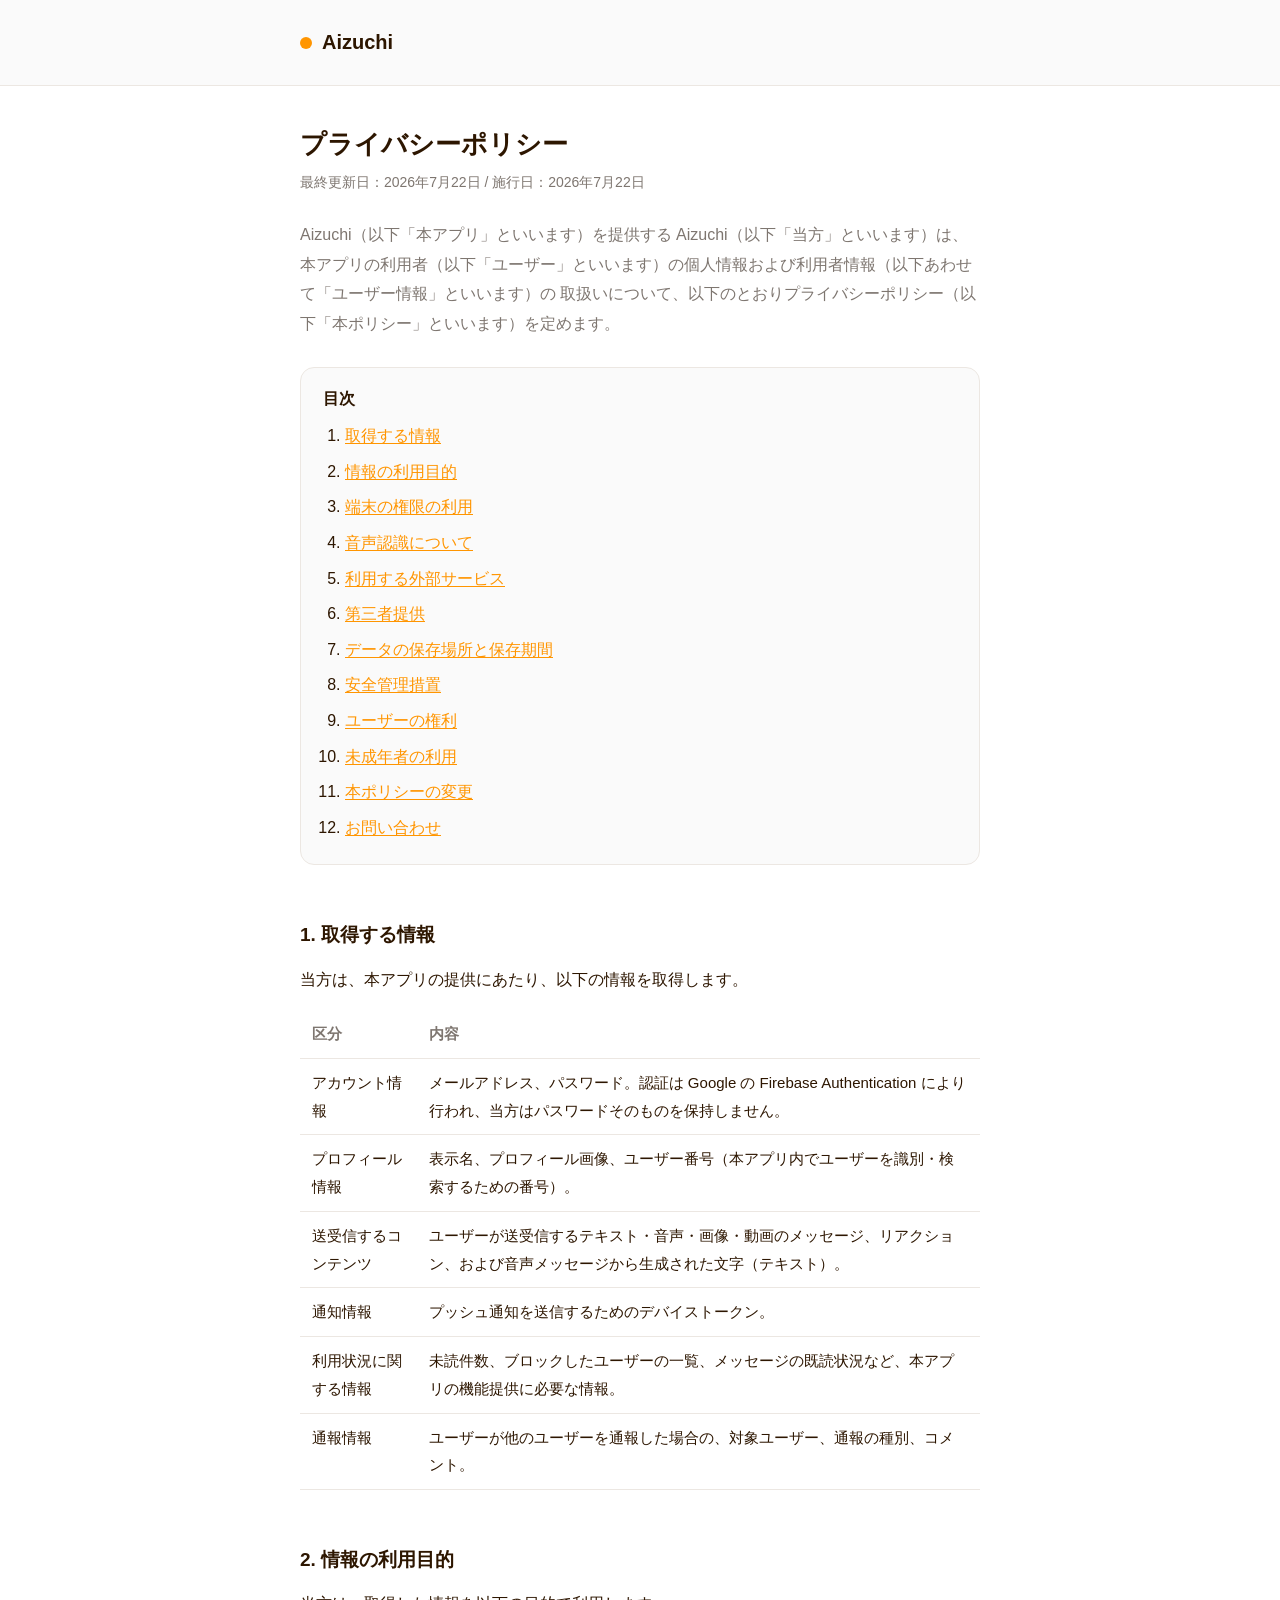
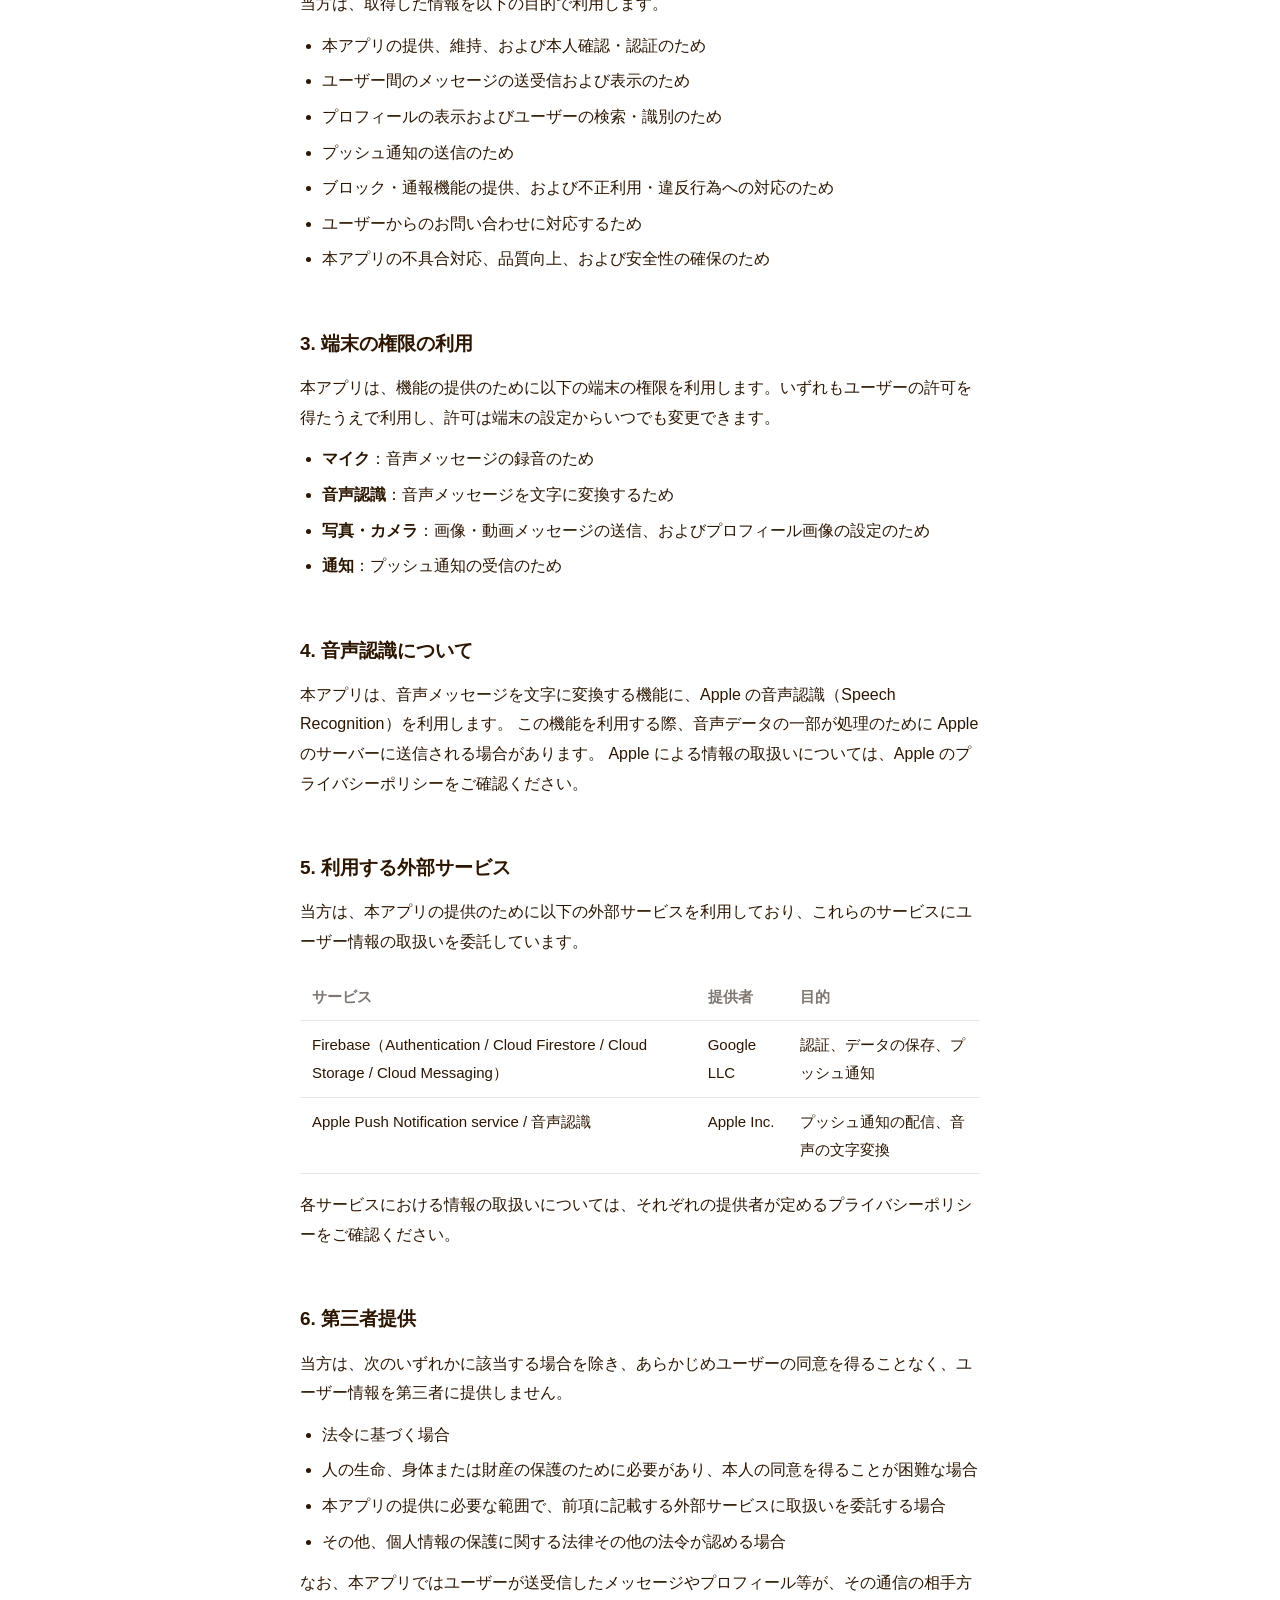
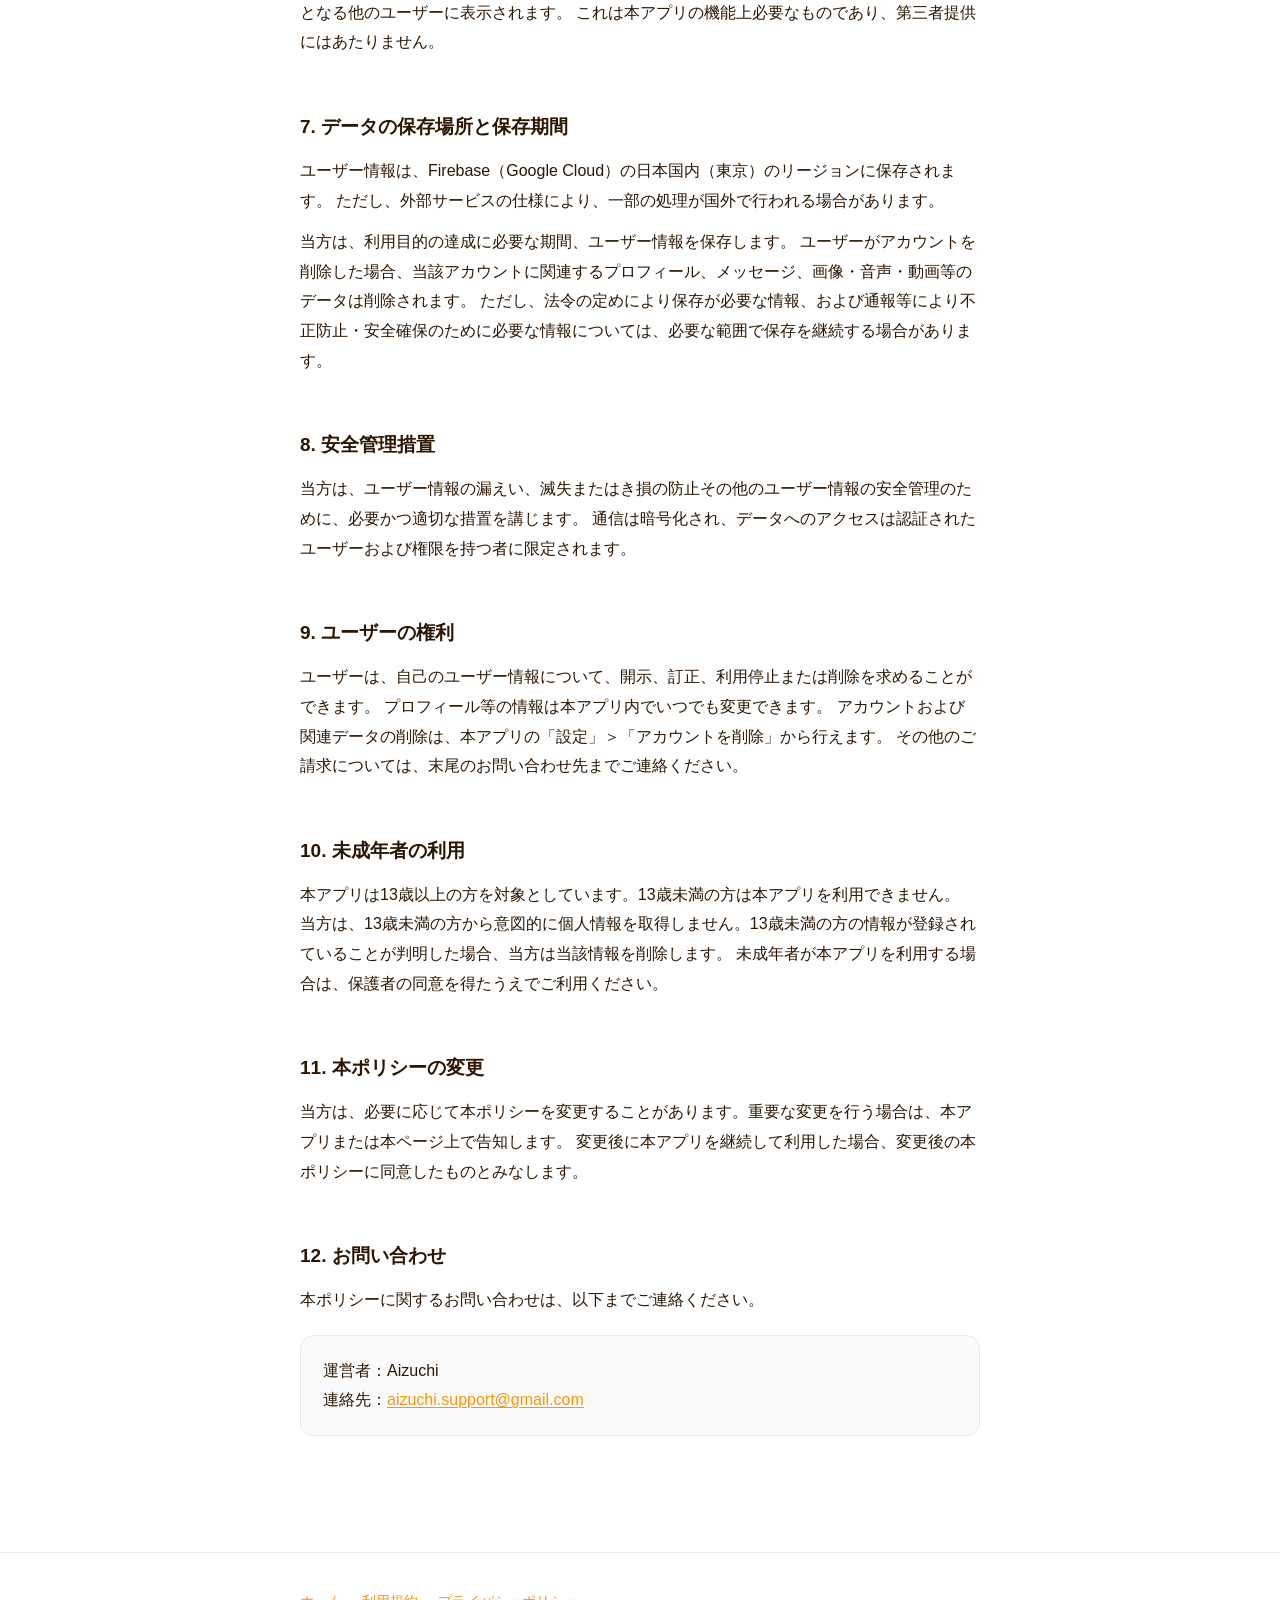
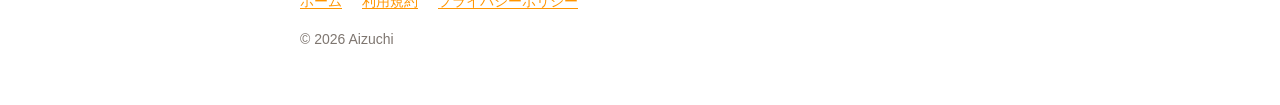
==== privacy-policy.html @ bc825916 "Add privacy policy and terms of service" ====
<!DOCTYPE html>
<html lang="ja">
<head>
<meta charset="UTF-8">
<meta name="viewport" content="width=device-width, initial-scale=1">
<meta name="robots" content="index, follow">
<title>プライバシーポリシー | Aizuchi</title>
<link rel="stylesheet" href="style.css">
</head>
<body>
<header class="site">
  <div class="wrap">
    <a class="brand" href="index.html"><span class="dot"></span>Aizuchi</a>
  </div>
</header>

<main class="wrap">
  <h1>プライバシーポリシー</h1>
  <p class="updated">最終更新日：2026年7月22日 / 施行日：2026年7月22日</p>

  <p class="lead">
    Aizuchi（以下「本アプリ」といいます）を提供する Aizuchi（以下「当方」といいます）は、
    本アプリの利用者（以下「ユーザー」といいます）の個人情報および利用者情報（以下あわせて「ユーザー情報」といいます）の
    取扱いについて、以下のとおりプライバシーポリシー（以下「本ポリシー」といいます）を定めます。
  </p>

  <div class="toc">
    <strong>目次</strong>
    <ol>
      <li><a href="#s1">取得する情報</a></li>
      <li><a href="#s2">情報の利用目的</a></li>
      <li><a href="#s3">端末の権限の利用</a></li>
      <li><a href="#s4">音声認識について</a></li>
      <li><a href="#s5">利用する外部サービス</a></li>
      <li><a href="#s6">第三者提供</a></li>
      <li><a href="#s7">データの保存場所と保存期間</a></li>
      <li><a href="#s8">安全管理措置</a></li>
      <li><a href="#s9">ユーザーの権利</a></li>
      <li><a href="#s10">未成年者の利用</a></li>
      <li><a href="#s11">本ポリシーの変更</a></li>
      <li><a href="#s12">お問い合わせ</a></li>
    </ol>
  </div>

  <h2 id="s1">1. 取得する情報</h2>
  <p>当方は、本アプリの提供にあたり、以下の情報を取得します。</p>
  <table>
    <tr><th>区分</th><th>内容</th></tr>
    <tr>
      <td>アカウント情報</td>
      <td>メールアドレス、パスワード。認証は Google の Firebase Authentication により行われ、当方はパスワードそのものを保持しません。</td>
    </tr>
    <tr>
      <td>プロフィール情報</td>
      <td>表示名、プロフィール画像、ユーザー番号（本アプリ内でユーザーを識別・検索するための番号）。</td>
    </tr>
    <tr>
      <td>送受信するコンテンツ</td>
      <td>ユーザーが送受信するテキスト・音声・画像・動画のメッセージ、リアクション、および音声メッセージから生成された文字（テキスト）。</td>
    </tr>
    <tr>
      <td>通知情報</td>
      <td>プッシュ通知を送信するためのデバイストークン。</td>
    </tr>
    <tr>
      <td>利用状況に関する情報</td>
      <td>未読件数、ブロックしたユーザーの一覧、メッセージの既読状況など、本アプリの機能提供に必要な情報。</td>
    </tr>
    <tr>
      <td>通報情報</td>
      <td>ユーザーが他のユーザーを通報した場合の、対象ユーザー、通報の種別、コメント。</td>
    </tr>
  </table>

  <h2 id="s2">2. 情報の利用目的</h2>
  <p>当方は、取得した情報を以下の目的で利用します。</p>
  <ul>
    <li>本アプリの提供、維持、および本人確認・認証のため</li>
    <li>ユーザー間のメッセージの送受信および表示のため</li>
    <li>プロフィールの表示およびユーザーの検索・識別のため</li>
    <li>プッシュ通知の送信のため</li>
    <li>ブロック・通報機能の提供、および不正利用・違反行為への対応のため</li>
    <li>ユーザーからのお問い合わせに対応するため</li>
    <li>本アプリの不具合対応、品質向上、および安全性の確保のため</li>
  </ul>

  <h2 id="s3">3. 端末の権限の利用</h2>
  <p>本アプリは、機能の提供のために以下の端末の権限を利用します。いずれもユーザーの許可を得たうえで利用し、許可は端末の設定からいつでも変更できます。</p>
  <ul>
    <li><strong>マイク</strong>：音声メッセージの録音のため</li>
    <li><strong>音声認識</strong>：音声メッセージを文字に変換するため</li>
    <li><strong>写真・カメラ</strong>：画像・動画メッセージの送信、およびプロフィール画像の設定のため</li>
    <li><strong>通知</strong>：プッシュ通知の受信のため</li>
  </ul>

  <h2 id="s4">4. 音声認識について</h2>
  <p>
    本アプリは、音声メッセージを文字に変換する機能に、Apple の音声認識（Speech Recognition）を利用します。
    この機能を利用する際、音声データの一部が処理のために Apple のサーバーに送信される場合があります。
    Apple による情報の取扱いについては、Apple のプライバシーポリシーをご確認ください。
  </p>

  <h2 id="s5">5. 利用する外部サービス</h2>
  <p>当方は、本アプリの提供のために以下の外部サービスを利用しており、これらのサービスにユーザー情報の取扱いを委託しています。</p>
  <table>
    <tr><th>サービス</th><th>提供者</th><th>目的</th></tr>
    <tr><td>Firebase（Authentication / Cloud Firestore / Cloud Storage / Cloud Messaging）</td><td>Google LLC</td><td>認証、データの保存、プッシュ通知</td></tr>
    <tr><td>Apple Push Notification service / 音声認識</td><td>Apple Inc.</td><td>プッシュ通知の配信、音声の文字変換</td></tr>
  </table>
  <p>各サービスにおける情報の取扱いについては、それぞれの提供者が定めるプライバシーポリシーをご確認ください。</p>

  <h2 id="s6">6. 第三者提供</h2>
  <p>
    当方は、次のいずれかに該当する場合を除き、あらかじめユーザーの同意を得ることなく、ユーザー情報を第三者に提供しません。
  </p>
  <ul>
    <li>法令に基づく場合</li>
    <li>人の生命、身体または財産の保護のために必要があり、本人の同意を得ることが困難な場合</li>
    <li>本アプリの提供に必要な範囲で、前項に記載する外部サービスに取扱いを委託する場合</li>
    <li>その他、個人情報の保護に関する法律その他の法令が認める場合</li>
  </ul>
  <p>
    なお、本アプリではユーザーが送受信したメッセージやプロフィール等が、その通信の相手方となる他のユーザーに表示されます。
    これは本アプリの機能上必要なものであり、第三者提供にはあたりません。
  </p>

  <h2 id="s7">7. データの保存場所と保存期間</h2>
  <p>
    ユーザー情報は、Firebase（Google Cloud）の日本国内（東京）のリージョンに保存されます。
    ただし、外部サービスの仕様により、一部の処理が国外で行われる場合があります。
  </p>
  <p>
    当方は、利用目的の達成に必要な期間、ユーザー情報を保存します。
    ユーザーがアカウントを削除した場合、当該アカウントに関連するプロフィール、メッセージ、画像・音声・動画等のデータは削除されます。
    ただし、法令の定めにより保存が必要な情報、および通報等により不正防止・安全確保のために必要な情報については、必要な範囲で保存を継続する場合があります。
  </p>

  <h2 id="s8">8. 安全管理措置</h2>
  <p>
    当方は、ユーザー情報の漏えい、滅失またはき損の防止その他のユーザー情報の安全管理のために、必要かつ適切な措置を講じます。
    通信は暗号化され、データへのアクセスは認証されたユーザーおよび権限を持つ者に限定されます。
  </p>

  <h2 id="s9">9. ユーザーの権利</h2>
  <p>
    ユーザーは、自己のユーザー情報について、開示、訂正、利用停止または削除を求めることができます。
    プロフィール等の情報は本アプリ内でいつでも変更できます。
    アカウントおよび関連データの削除は、本アプリの「設定」＞「アカウントを削除」から行えます。
    その他のご請求については、末尾のお問い合わせ先までご連絡ください。
  </p>

  <h2 id="s10">10. 未成年者の利用</h2>
  <p>
    本アプリは13歳以上の方を対象としています。13歳未満の方は本アプリを利用できません。
    当方は、13歳未満の方から意図的に個人情報を取得しません。13歳未満の方の情報が登録されていることが判明した場合、当方は当該情報を削除します。
    未成年者が本アプリを利用する場合は、保護者の同意を得たうえでご利用ください。
  </p>

  <h2 id="s11">11. 本ポリシーの変更</h2>
  <p>
    当方は、必要に応じて本ポリシーを変更することがあります。重要な変更を行う場合は、本アプリまたは本ページ上で告知します。
    変更後に本アプリを継続して利用した場合、変更後の本ポリシーに同意したものとみなします。
  </p>

  <h2 id="s12">12. お問い合わせ</h2>
  <p>本ポリシーに関するお問い合わせは、以下までご連絡ください。</p>
  <div class="card">
    運営者：Aizuchi<br>
    連絡先：<a href="mailto:aizuchi.support@gmail.com">aizuchi.support@gmail.com</a>
  </div>
</main>

<footer class="site">
  <div class="wrap">
    <div class="nav-links">
      <a href="index.html">ホーム</a>
      <a href="terms.html">利用規約</a>
      <a href="privacy-policy.html">プライバシーポリシー</a>
    </div>
    <p>© 2026 Aizuchi</p>
  </div>
</footer>
</body>
</html>
---- style.css ----
:root {
  --accent: #FF9500;
  --bg: #ffffff;
  --surface: #fafafa;
  --text: #2d1600;
  --muted: #7e7670;
  --border: #ece7e2;
  --max-width: 720px;
}

@media (prefers-color-scheme: dark) {
  :root {
    --bg: #1a1613;
    --surface: #221d19;
    --text: #f2ece7;
    --muted: #a89f97;
    --border: #352d27;
  }
}

* {
  box-sizing: border-box;
}

html {
  -webkit-text-size-adjust: 100%;
}

body {
  margin: 0;
  background: var(--bg);
  color: var(--text);
  font-family: -apple-system, BlinkMacSystemFont, "Hiragino Sans",
    "Hiragino Kaku Gothic ProN", "Noto Sans JP", "Yu Gothic", Meiryo, sans-serif;
  line-height: 1.85;
  font-size: 16px;
  -webkit-font-smoothing: antialiased;
}

.wrap {
  max-width: var(--max-width);
  margin: 0 auto;
  padding: 0 20px 96px;
}

header.site {
  border-bottom: 1px solid var(--border);
  background: var(--surface);
}

header.site .wrap {
  padding-top: 24px;
  padding-bottom: 24px;
}

.brand {
  display: inline-flex;
  align-items: center;
  gap: 10px;
  font-weight: 700;
  font-size: 20px;
  color: var(--text);
  text-decoration: none;
}

.brand .dot {
  width: 12px;
  height: 12px;
  border-radius: 50%;
  background: var(--accent);
  display: inline-block;
}

h1 {
  font-size: 26px;
  line-height: 1.4;
  margin: 40px 0 8px;
}

.updated {
  color: var(--muted);
  font-size: 14px;
  margin: 0 0 8px;
}

.lead {
  color: var(--muted);
  margin: 24px 0 0;
}

h2 {
  font-size: 19px;
  margin: 44px 0 12px;
  padding-top: 8px;
}

h3 {
  font-size: 16px;
  margin: 24px 0 8px;
}

p,
ul,
ol {
  margin: 12px 0;
}

ul,
ol {
  padding-left: 22px;
}

li {
  margin: 6px 0;
}

a {
  color: var(--accent);
  text-decoration: underline;
  text-underline-offset: 2px;
  word-break: break-word;
}

a:hover {
  opacity: 0.8;
}

.card {
  background: var(--surface);
  border: 1px solid var(--border);
  border-radius: 14px;
  padding: 20px 22px;
  margin: 20px 0;
}

table {
  width: 100%;
  border-collapse: collapse;
  margin: 16px 0;
  font-size: 15px;
  display: block;
  overflow-x: auto;
}

th,
td {
  text-align: left;
  padding: 10px 12px;
  border-bottom: 1px solid var(--border);
  vertical-align: top;
}

th {
  color: var(--muted);
  font-weight: 600;
  white-space: nowrap;
}

.toc {
  background: var(--surface);
  border: 1px solid var(--border);
  border-radius: 14px;
  padding: 16px 22px;
  margin: 28px 0;
}

.toc ol {
  margin: 8px 0 0;
}

footer.site {
  border-top: 1px solid var(--border);
  color: var(--muted);
  font-size: 14px;
}

footer.site .wrap {
  padding-top: 28px;
  padding-bottom: 40px;
}

.nav-links {
  display: flex;
  gap: 20px;
  flex-wrap: wrap;
  margin-top: 8px;
}

.home-links {
  display: flex;
  flex-direction: column;
  gap: 14px;
  margin: 32px 0;
}

.home-links a {
  display: block;
  background: var(--surface);
  border: 1px solid var(--border);
  border-radius: 14px;
  padding: 20px 22px;
  text-decoration: none;
  color: var(--text);
}

.home-links a .title {
  font-weight: 700;
  font-size: 17px;
}

.home-links a .desc {
  color: var(--muted);
  font-size: 14px;
  margin-top: 4px;
}
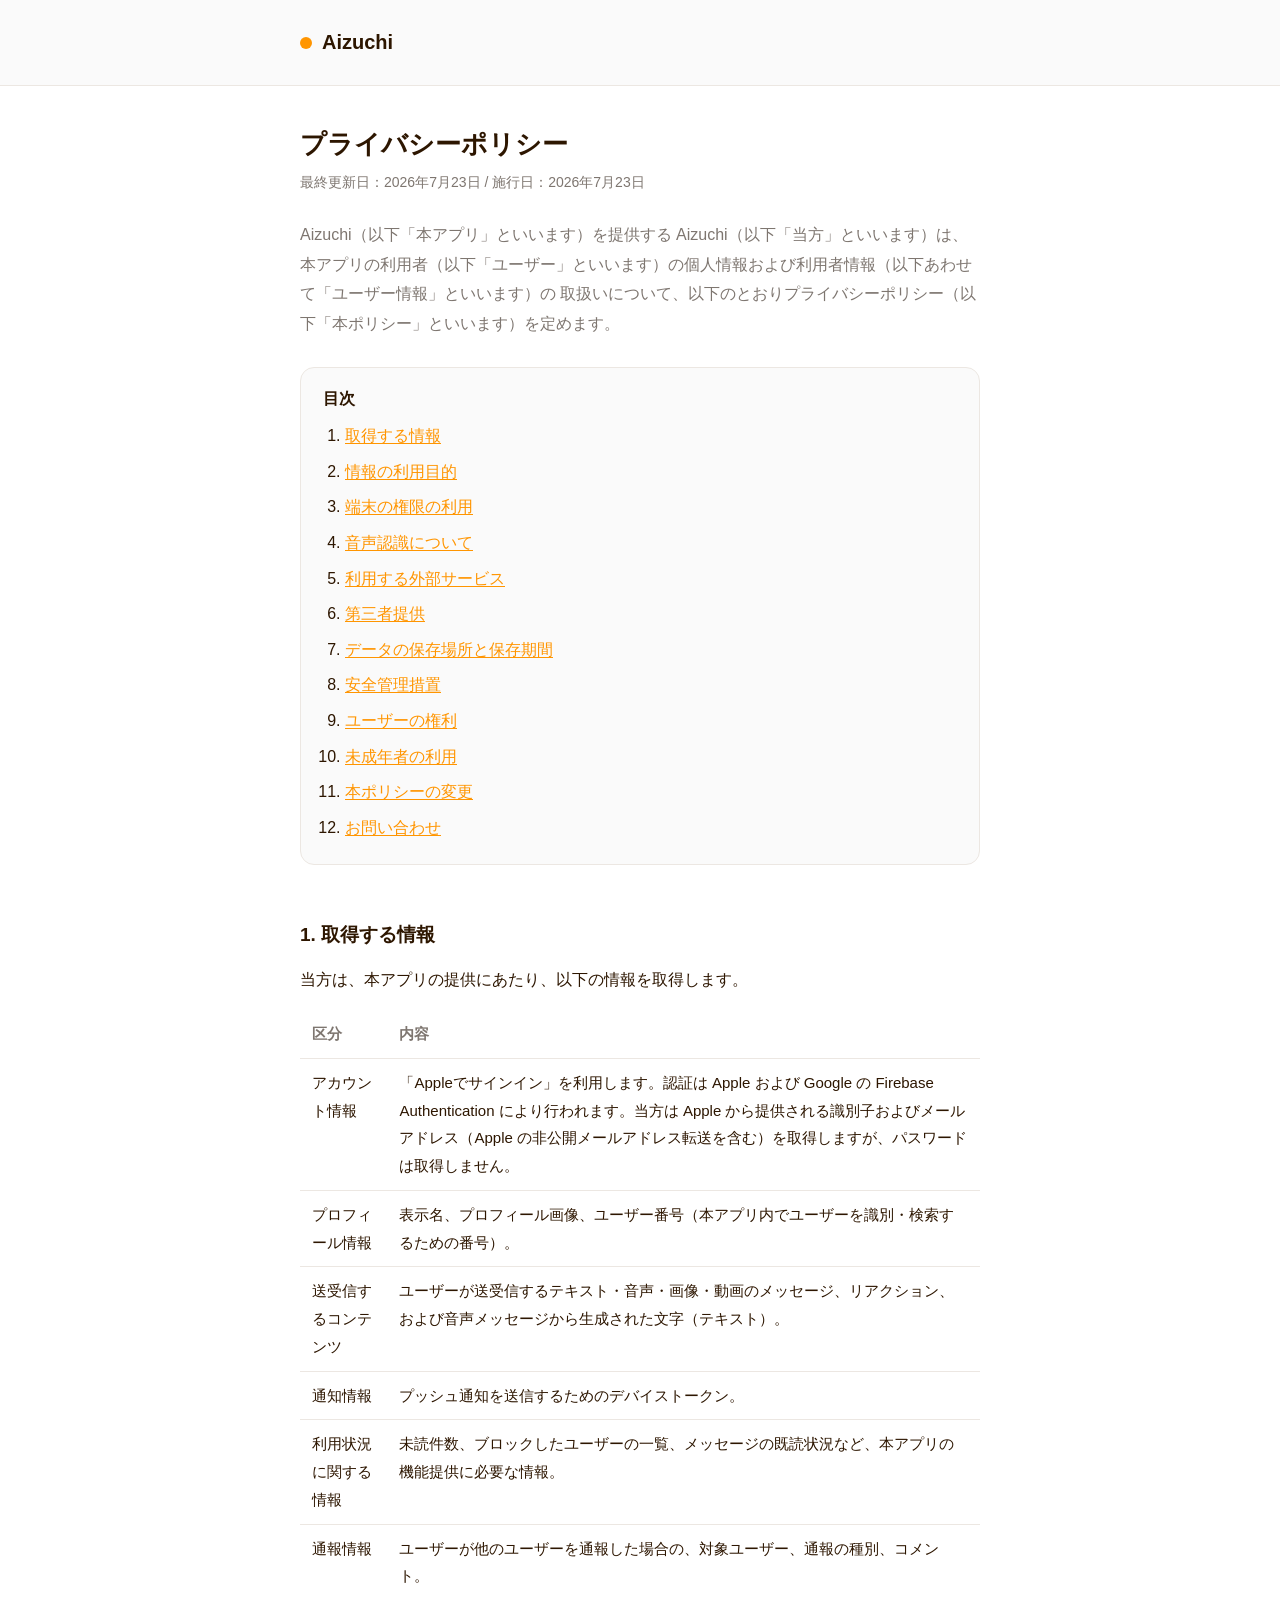
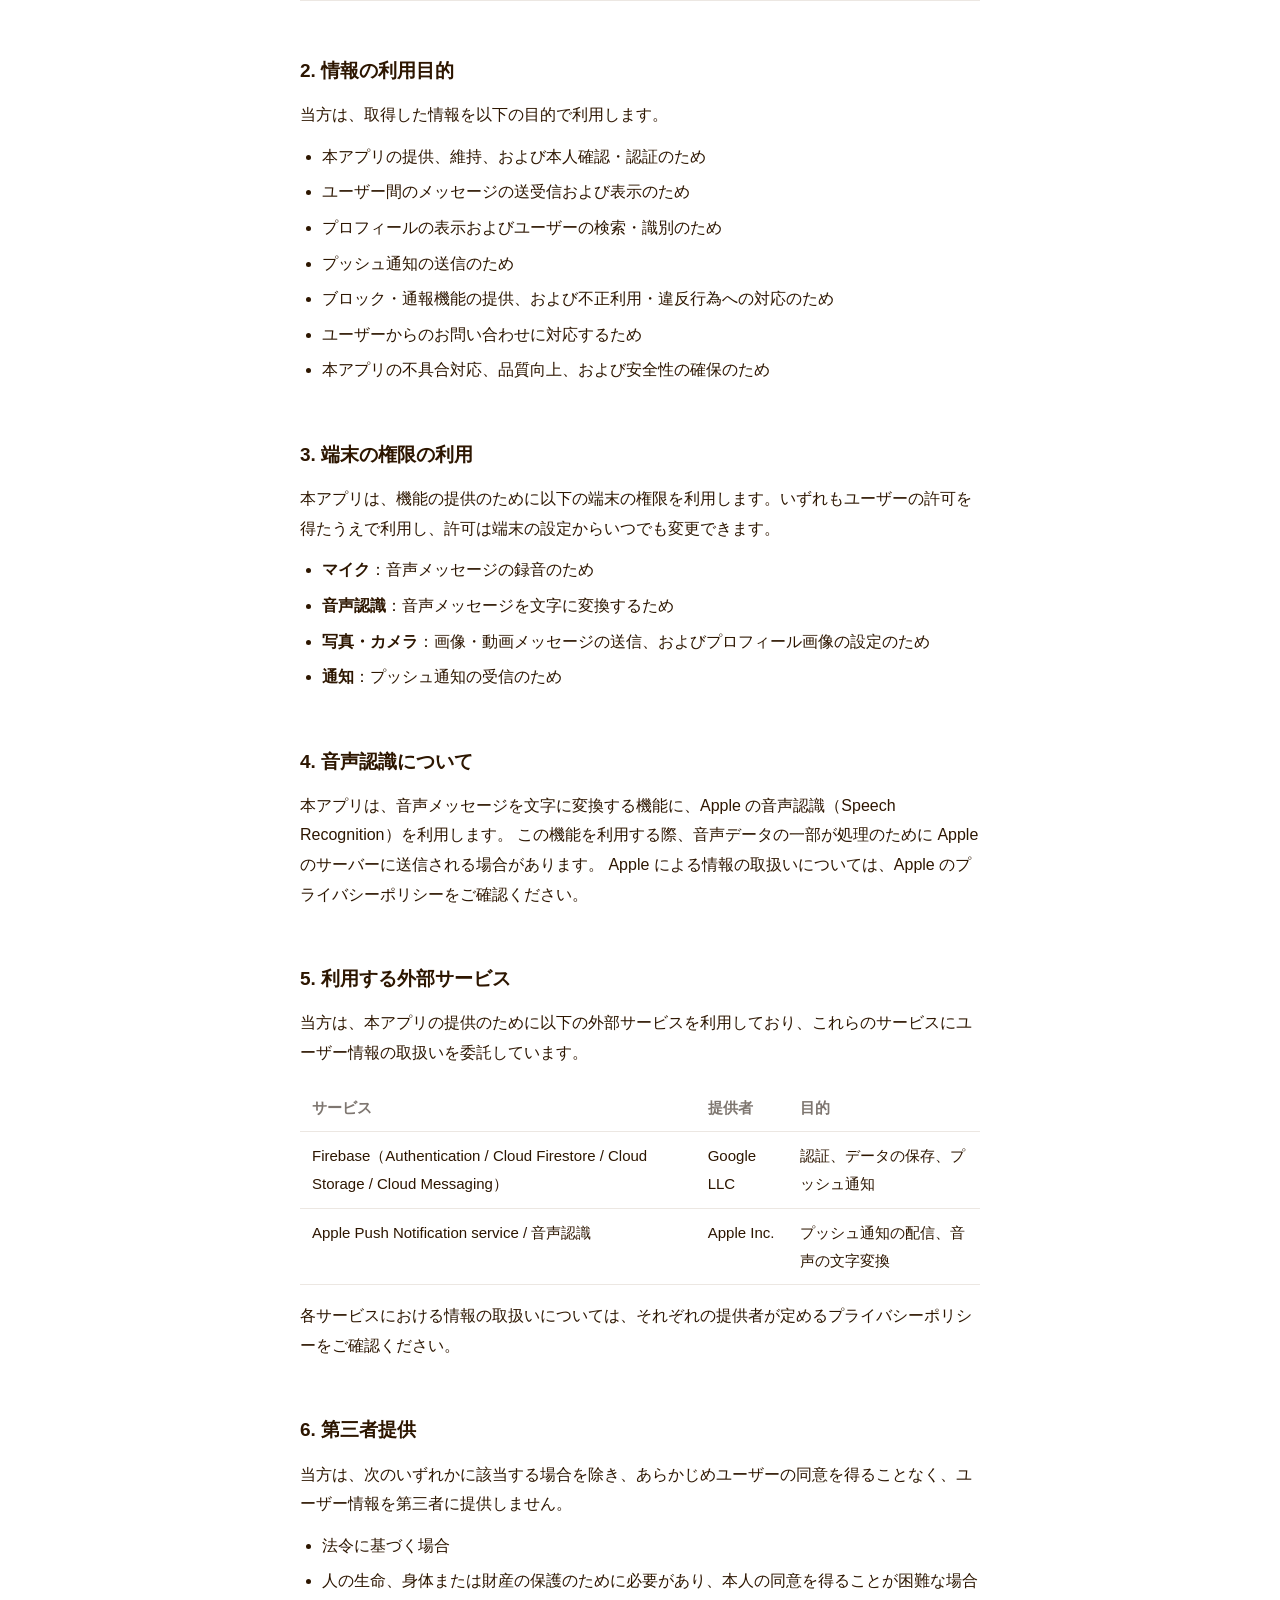
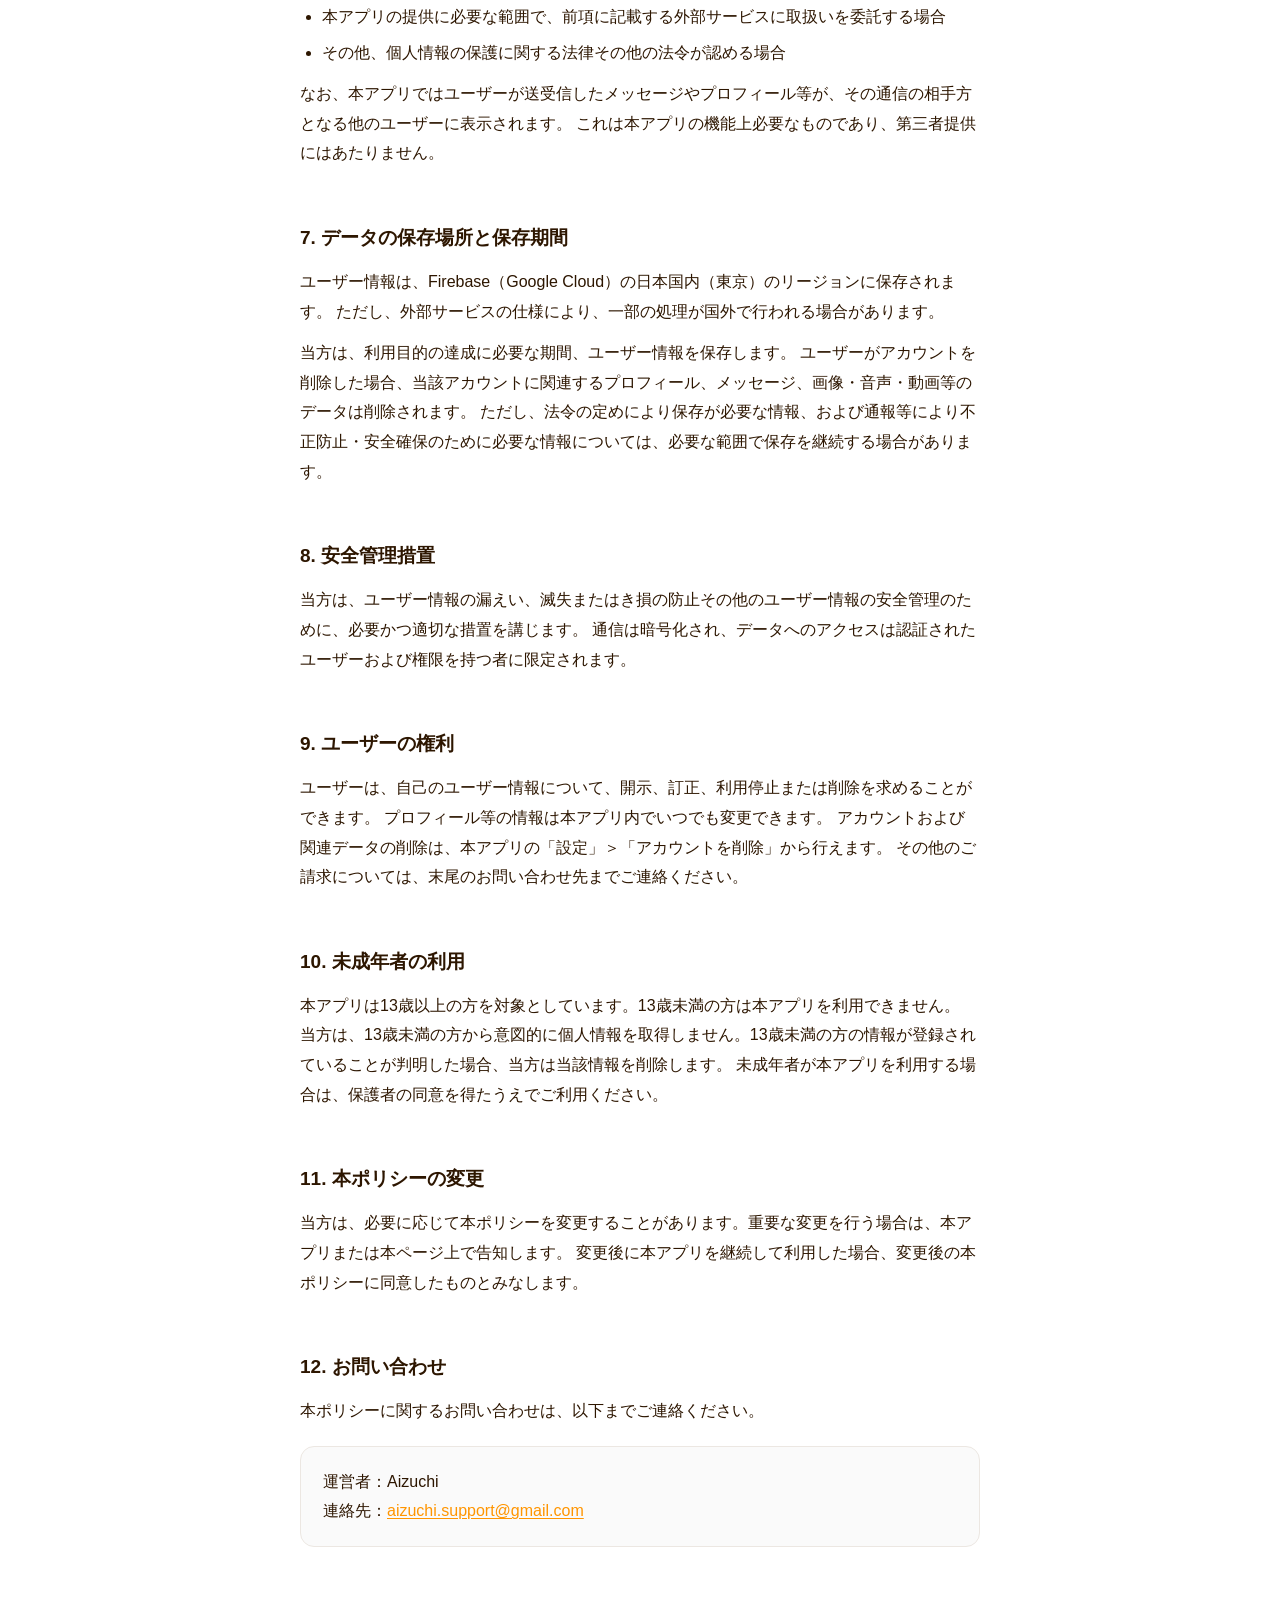
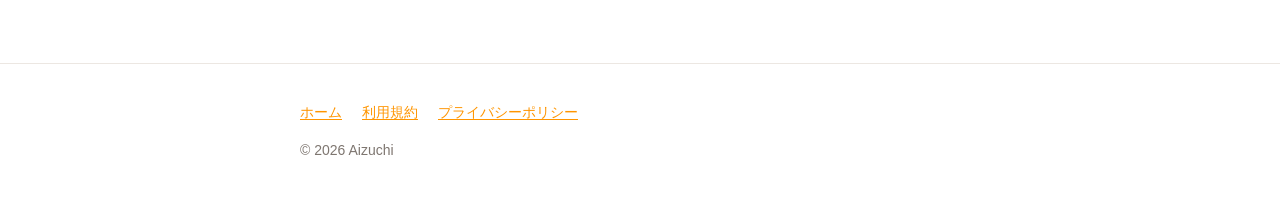
==== commit 6dcce4ea: "update auth wording for Sign in with Apple" ====
--- a/privacy-policy.html
+++ b/privacy-policy.html
@@ -16,7 +16,7 @@
 
 <main class="wrap">
   <h1>プライバシーポリシー</h1>
-  <p class="updated">最終更新日：2026年7月22日 / 施行日：2026年7月22日</p>
+  <p class="updated">最終更新日：2026年7月23日 / 施行日：2026年7月23日</p>
 
   <p class="lead">
     Aizuchi（以下「本アプリ」といいます）を提供する Aizuchi（以下「当方」といいます）は、
@@ -48,7 +48,7 @@
     <tr><th>区分</th><th>内容</th></tr>
     <tr>
       <td>アカウント情報</td>
-      <td>メールアドレス、パスワード。認証は Google の Firebase Authentication により行われ、当方はパスワードそのものを保持しません。</td>
+      <td>「Appleでサインイン」を利用します。認証は Apple および Google の Firebase Authentication により行われます。当方は Apple から提供される識別子およびメールアドレス（Apple の非公開メールアドレス転送を含む）を取得しますが、パスワードは取得しません。</td>
     </tr>
     <tr>
       <td>プロフィール情報</td>
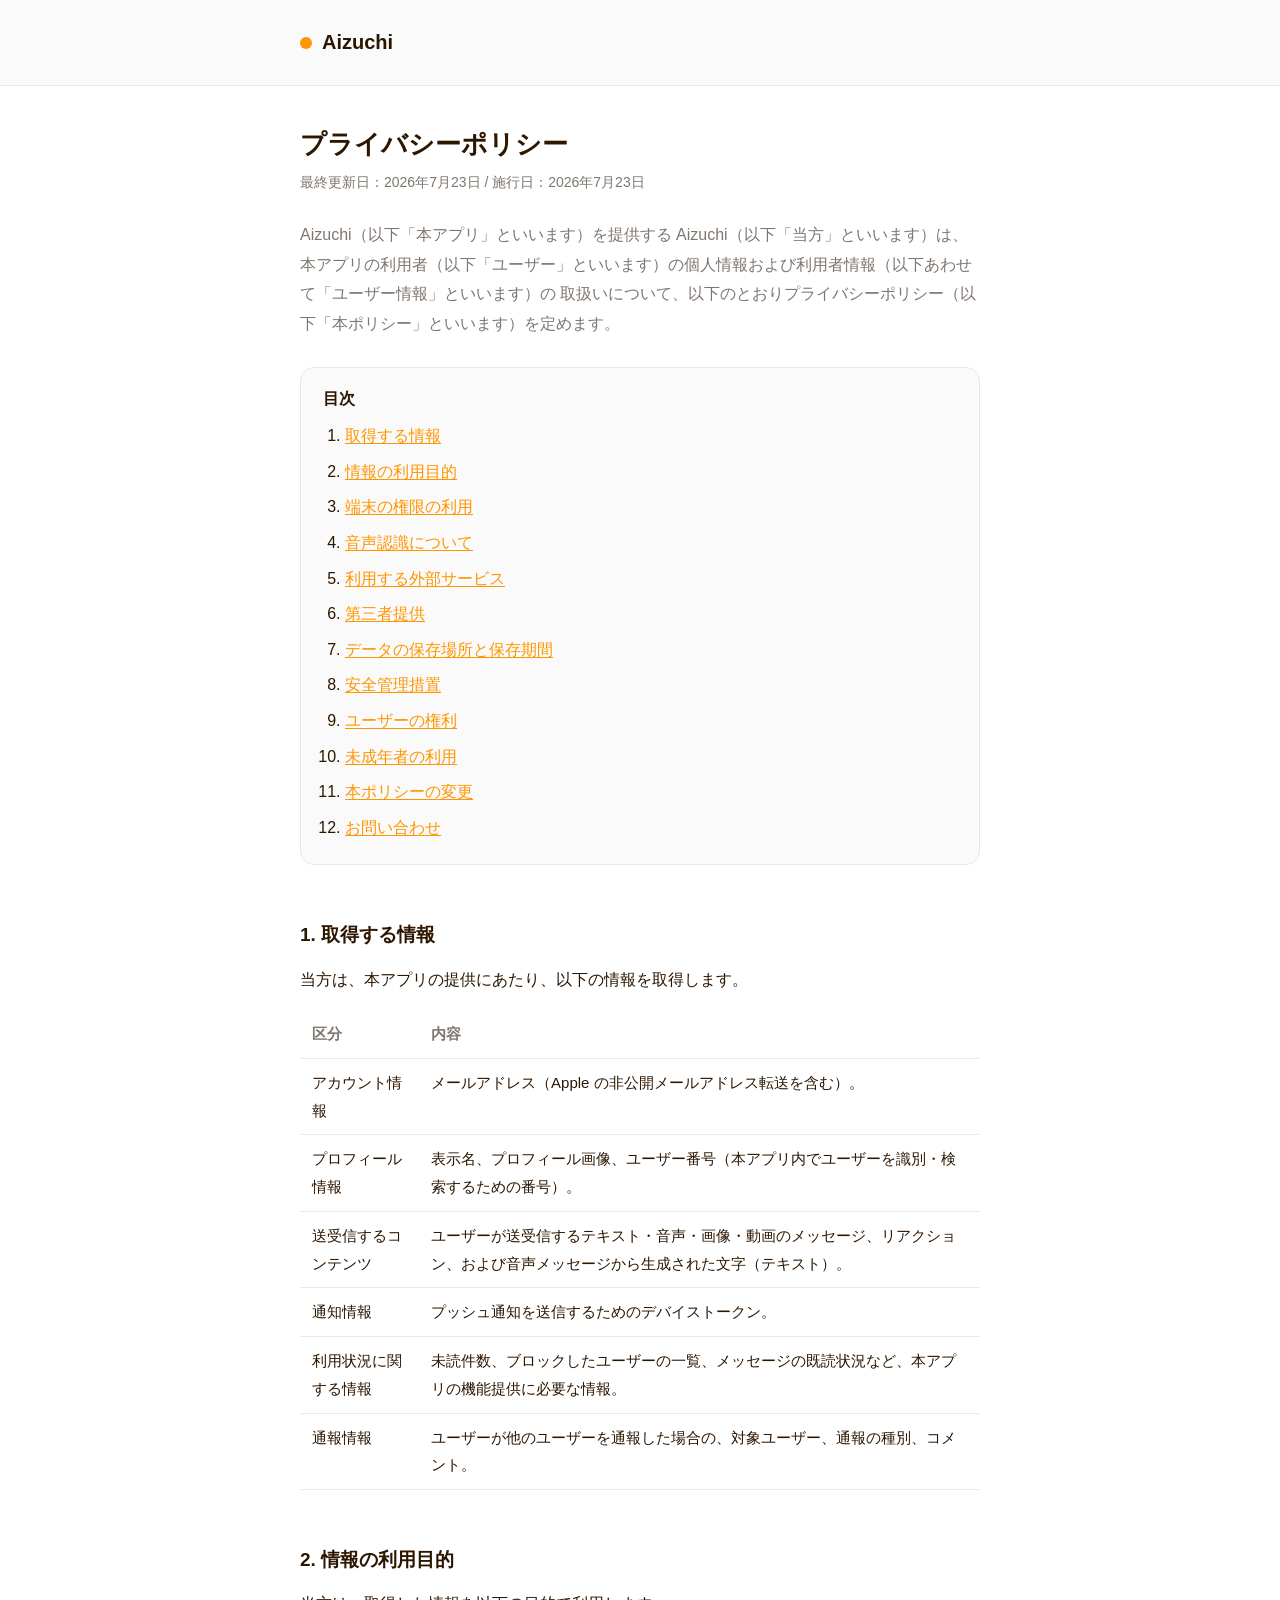
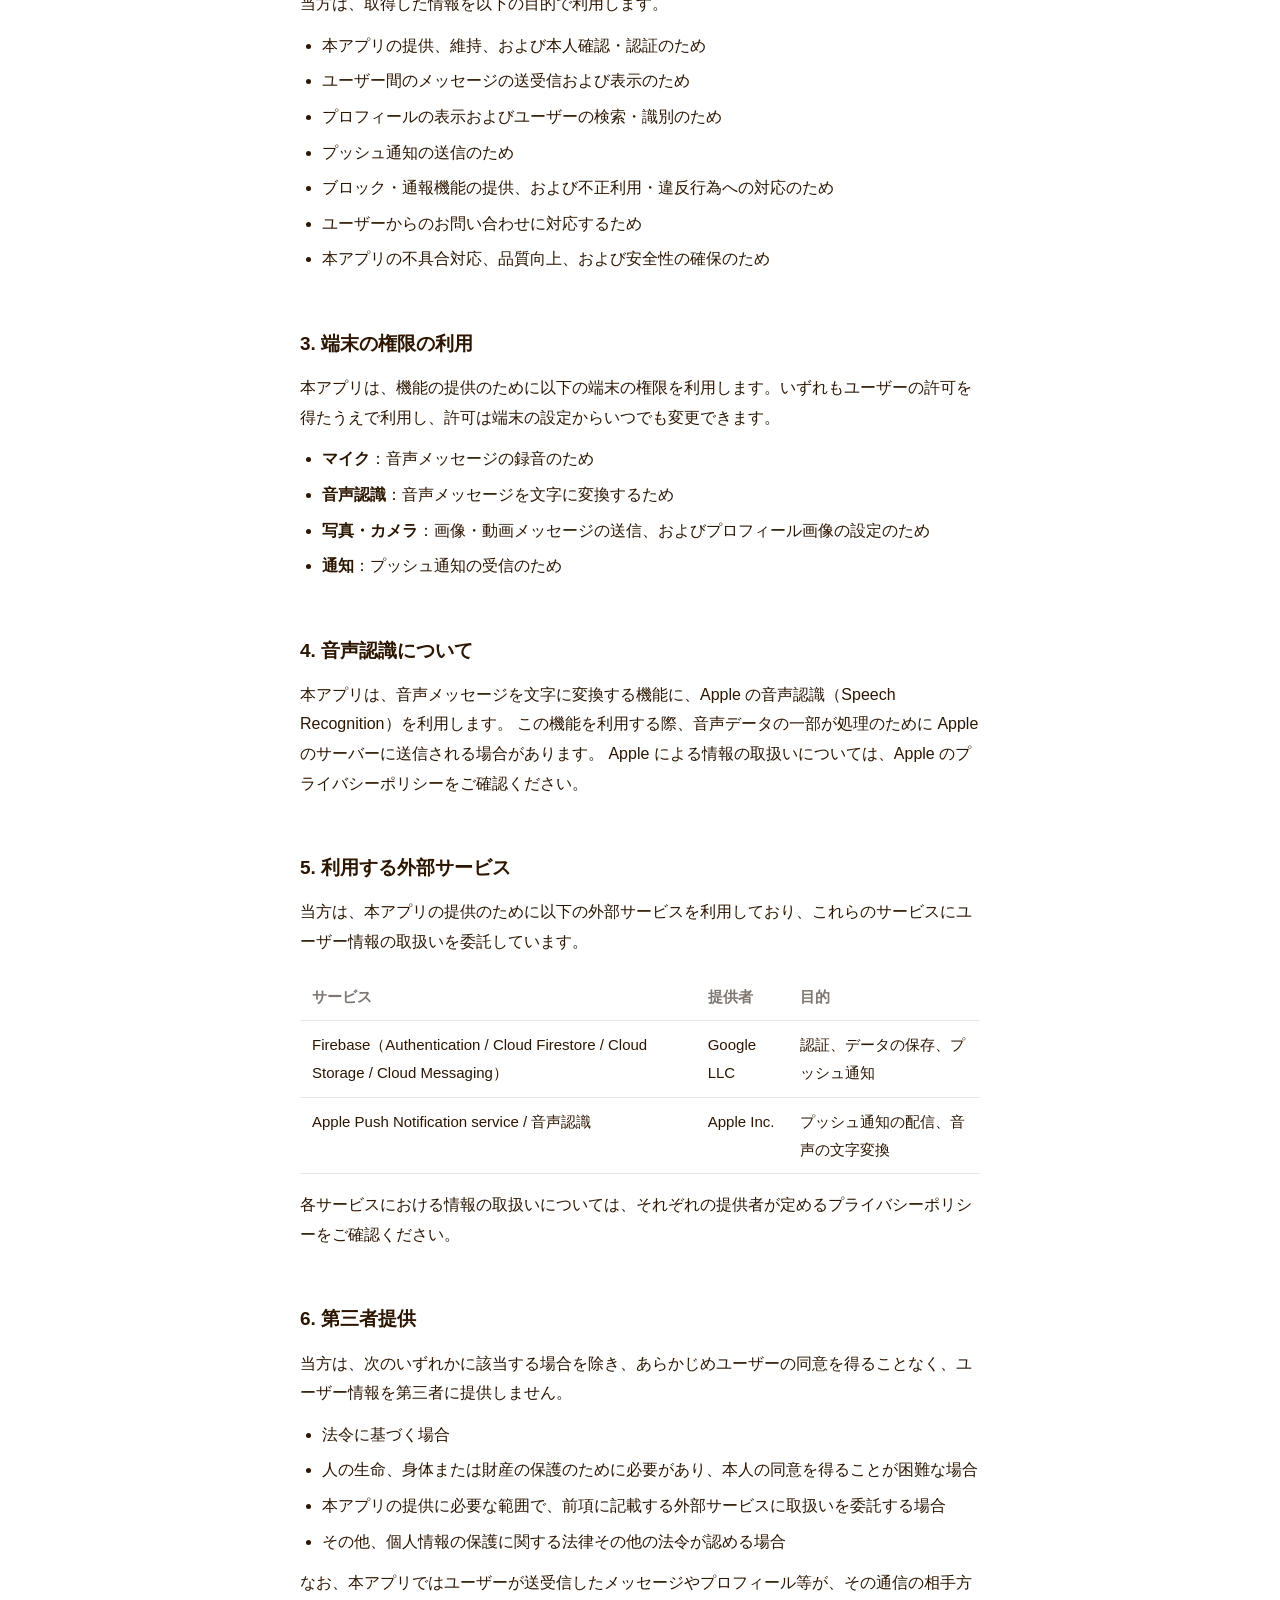
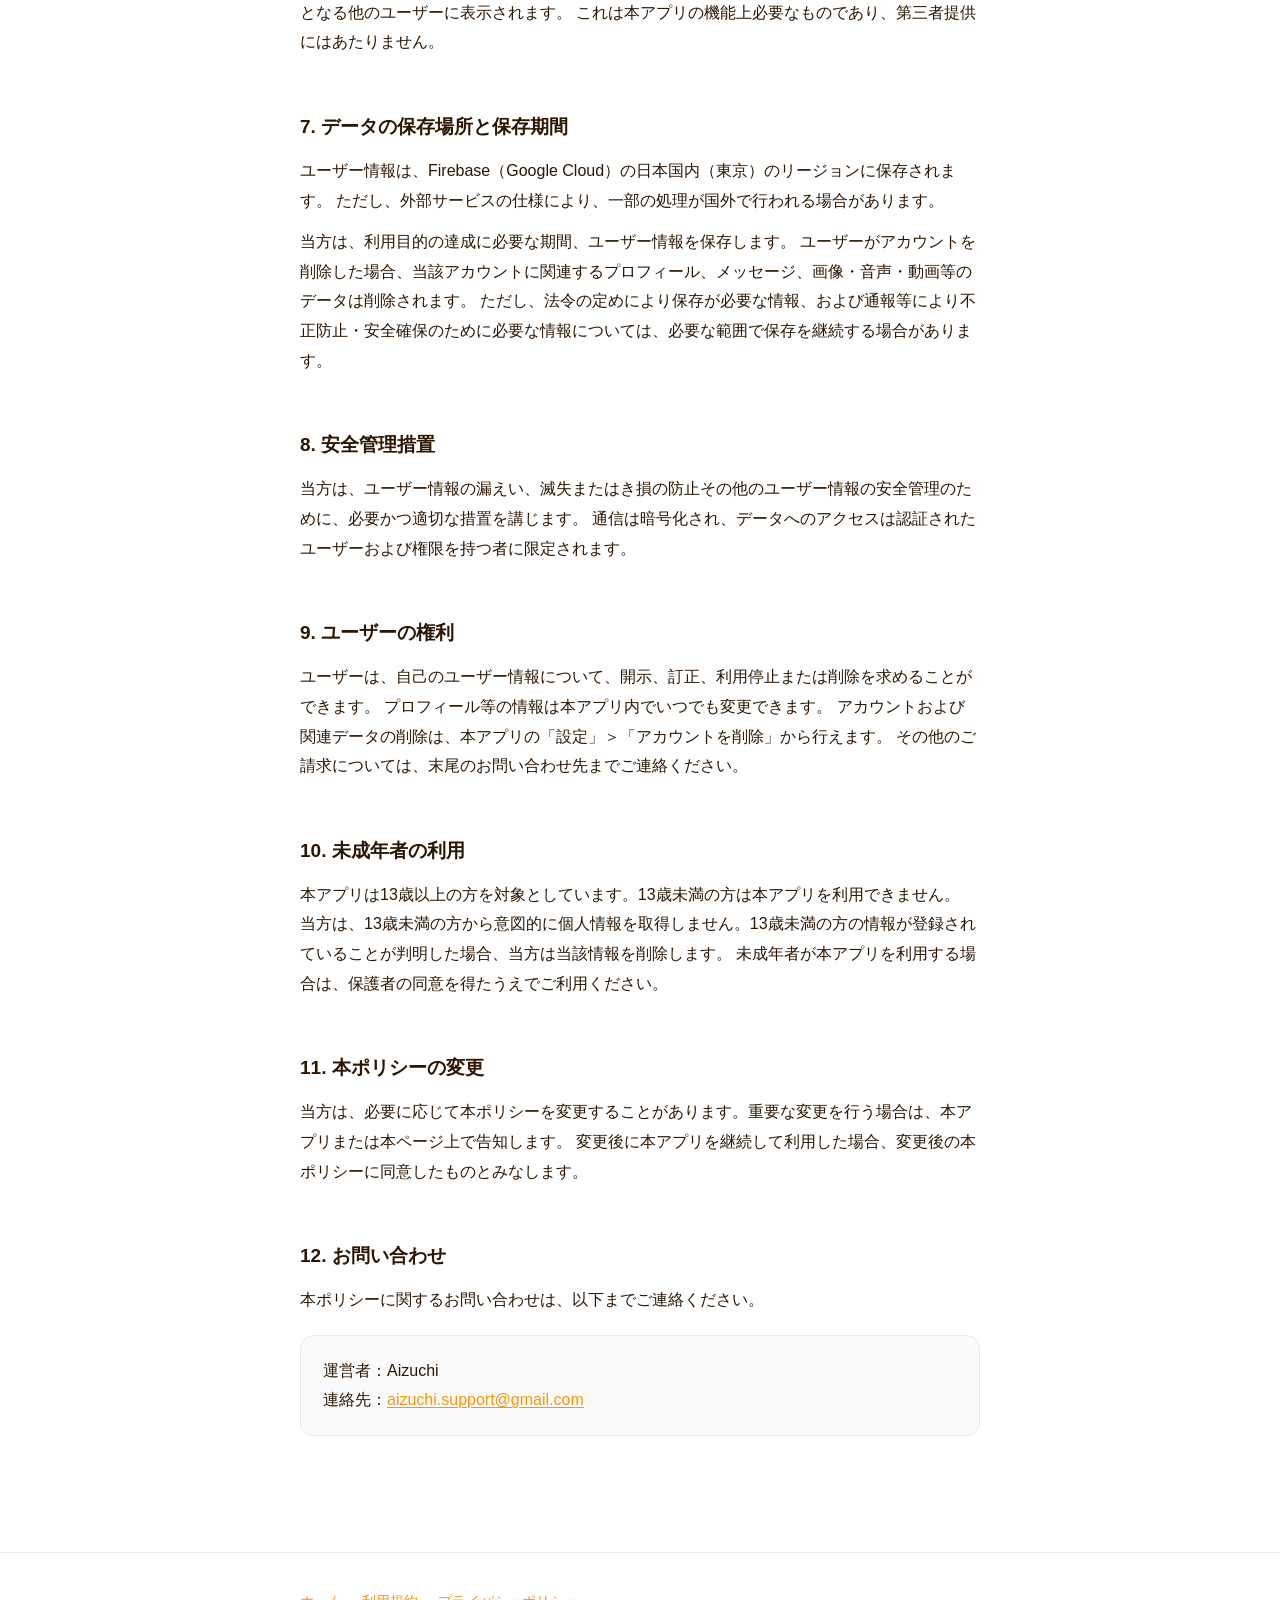
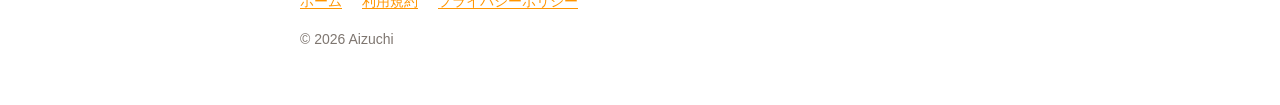
==== commit d6c7020f: "update auth wording for Sign in with Apple" ====
--- a/privacy-policy.html
+++ b/privacy-policy.html
@@ -48,7 +48,7 @@
     <tr><th>区分</th><th>内容</th></tr>
     <tr>
       <td>アカウント情報</td>
-      <td>「Appleでサインイン」を利用します。認証は Apple および Google の Firebase Authentication により行われます。当方は Apple から提供される識別子およびメールアドレス（Apple の非公開メールアドレス転送を含む）を取得しますが、パスワードは取得しません。</td>
+      <td>メールアドレス（Apple の非公開メールアドレス転送を含む）。</td>
     </tr>
     <tr>
       <td>プロフィール情報</td>
